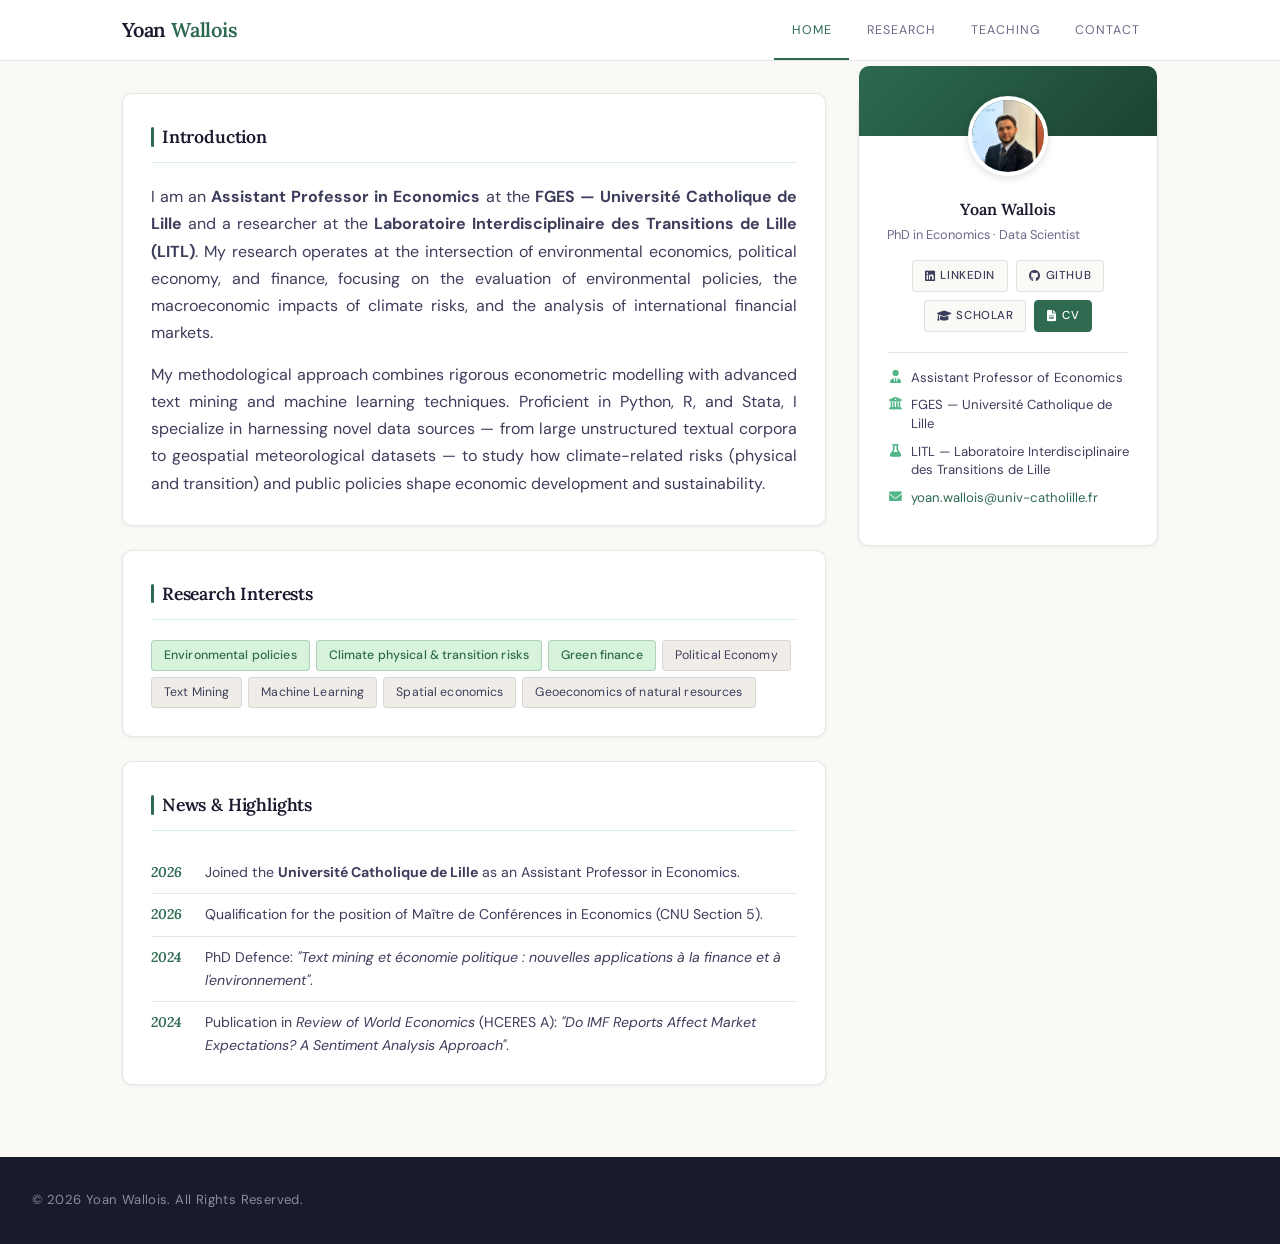
==== index.html @ 5c9fecc1 "links" ====
<!DOCTYPE html>
<html lang="en">
<head>
    <meta charset="UTF-8">
    <meta name="viewport" content="width=device-width, initial-scale=1.0">
    <meta name="description" content="Yoan Wallois — Assistant Professor in Economics at Université Catholique de Lille. Research in environmental policy, climate risks, and text mining.">
    <title>Yoan Wallois - Academic Website</title>
    <link rel="stylesheet" href="style.css">
    <link rel="stylesheet" href="https://cdnjs.cloudflare.com/ajax/libs/font-awesome/6.0.0/css/all.min.css">
</head>
<body>

    <header>
        <div class="nav-container">
            <a href="index.html" class="logo">Yoan <span>Wallois</span></a>
            <button class="nav-toggle" aria-label="Toggle navigation" onclick="document.querySelector('nav').classList.toggle('open')">
                <i class="fas fa-bars"></i>
            </button>
            <nav>
                <ul>
                    <li><a href="index.html" class="active">Home</a></li>
                    <li><a href="research.html">Research</a></li>
                    <li><a href="teaching.html">Teaching</a></li>
                    <li><a href="contact.html">Contact</a></li>
                </ul>
            </nav>
        </div>
    </header>

    <div class="container">

        <!-- Main Content -->
        <main class="content">

            <section class="card">
                <h2>Introduction</h2>
                <p>I am an <strong>Assistant Professor in Economics</strong> at the <strong>FGES — Université Catholique de Lille</strong> and a researcher at the <strong>Laboratoire Interdisciplinaire des Transitions de Lille (LITL)</strong>. My research operates at the intersection of environmental economics, political economy, and finance, focusing on the evaluation of environmental policies, the macroeconomic impacts of climate risks, and the analysis of international financial markets.</p>
                <p>My methodological approach combines rigorous econometric modelling with advanced text mining and machine learning techniques. Proficient in Python, R, and Stata, I specialize in harnessing novel data sources — from large unstructured textual corpora to geospatial meteorological datasets — to study how climate-related risks (physical and transition) and public policies shape economic development and sustainability.</p>
            </section>

            <section class="card">
                <h2>Research Interests</h2>
                <div class="tag-container">
                    <span class="tag primary">Environmental policies</span>
                    <span class="tag primary">Climate physical &amp; transition risks</span>
                    <span class="tag primary">Green finance</span>
                    <span class="tag">Political Economy</span>
                    <span class="tag">Text Mining</span>
                    <span class="tag">Machine Learning</span>
                    <span class="tag">Spatial economics</span>
                    <span class="tag">Geoeconomics of natural resources</span>
                </div>
            </section>

            <section class="card">
                <h2>News &amp; Highlights</h2>
                <ul class="news-list">
                    <li>
                        <span class="news-year">2026</span>
                        <span>Joined the <strong>Université Catholique de Lille</strong> as an Assistant Professor in Economics.</span>
                    </li>
                    <li>
                        <span class="news-year">2026</span>
                        <span>Qualification for the position of Maître de Conférences in Economics (CNU Section 5).</span>
                    </li>
                    <li>
                        <span class="news-year">2024</span>
                        <span>PhD Defence: <em>"Text mining et économie politique : nouvelles applications à la finance et à l'environnement"</em>.</span>
                    </li>
                    <li>
                        <span class="news-year">2024</span>
                        <span>Publication in <em>Review of World Economics</em> (HCERES A): <em>"Do IMF Reports Affect Market Expectations? A Sentiment Analysis Approach"</em>.</span>
                    </li>
                </ul>
            </section>

        </main>

        <!-- Sidebar -->
        <aside class="sidebar">

            <div class="card">
                <!-- Green banner -->
                <div class="profile-banner"></div>

                <!-- Replace CVpic.jpg with your actual photo; if no photo, remove the <img> and use the initials div below -->
                <img src="CVpic.jpg" alt="Yoan Wallois" class="profile-img"
                     onerror="this.style.display='none'; document.getElementById('profile-initials').style.display='flex';">
                <div class="profile-initials" id="profile-initials" style="display:none;">YW</div>

                <h3 style="font-family: var(--serif); font-size: 1rem; color: var(--ink); margin-bottom: 2px;">Yoan Wallois</h3>
                <p style="font-size: 0.8rem; color: var(--ink-3); line-height: 1.5;">PhD in Economics · Data Scientist</p>

                <!-- Social / CV links -->
                <div class="social-links">
                    <a href="https://www.linkedin.com/in/yoan-wallois-b1139720a" target="_blank" rel="noopener">
                        <i class="fab fa-linkedin"></i> LinkedIn
                    </a>
                    <a href="https://github.com/Yoan-Wallois" target="_blank" rel="noopener">
                        <i class="fab fa-github"></i> GitHub
                    </a>
                    <a href="https://scholar.google.com/scholar?hl=fr&as_sdt=0%2C5&q=yoan+wallois&btnG=" target="_blank" rel="noopener">
                        <i class="fas fa-graduation-cap"></i> Scholar
                    </a>
                    <a href="CV_YW2025_French.pdf" class="primary" download>
                        <i class="fas fa-file-alt"></i> CV
                    </a>
                </div>

                <!-- Contact info -->
                <div class="contact-info">
                    <ul>
                        <li><i class="fas fa-user-tie"></i> Assistant Professor of Economics</li>
                        <li><i class="fas fa-university"></i> FGES — Université Catholique de Lille</li>
                        <li><i class="fas fa-flask"></i> LITL — Laboratoire Interdisciplinaire des Transitions de Lille</li>
                        <li>
                            <i class="fas fa-envelope"></i>
                            <a href="mailto:yoan.wallois@univ-catholille.fr">yoan.wallois@univ-catholille.fr</a>
                        </li>
                    </ul>
                </div>
            </div>
        </aside>
    </div>

    <footer>
        <p>&copy; 2026 Yoan Wallois. All Rights Reserved.</p>
    </footer>

</body>
</html>
---- style.css ----
/* ============================================================
   style.css — Yoan Wallois Academic Website
   Redesigned: Lora + DM Sans · Forest green · Warm off-white
   ============================================================ */

@import url('https://fonts.googleapis.com/css2?family=Lora:ital,wght@0,400;0,600;1,400&family=DM+Sans:opsz,wght@9..40,300;9..40,400;9..40,500&display=swap');

/* ── Variables ─────────────────────────────────────────────── */
:root {
    --ink:           #1a1a2e;
    --ink-2:         #3d3d5c;
    --ink-3:         #6b6b8a;
    --accent:        #2d6a4f;
    --accent-mid:    #52b788;
    --accent-light:  #d8f3dc;
    --accent-hover:  #1b4332;
    --paper:         #faf9f6;
    --paper-2:       #f0ede8;
    --white:         #ffffff;
    --border:        rgba(26, 26, 46, 0.1);
    --border-strong: rgba(26, 26, 46, 0.2);
    --serif:         'Lora', Georgia, 'Times New Roman', serif;
    --sans:          'DM Sans', 'Helvetica Neue', Arial, sans-serif;
    --radius:        4px;
    --radius-lg:     10px;
    --shadow:        0 1px 4px rgba(26,26,46,0.06);
}

/* ── Reset ─────────────────────────────────────────────────── */
*, *::before, *::after { box-sizing: border-box; margin: 0; padding: 0; }

/* ── Base ──────────────────────────────────────────────────── */
html { scroll-behavior: smooth; }

body {
    font-family: var(--sans);
    font-size: 1rem;
    line-height: 1.7;
    color: var(--ink-2);
    background-color: var(--paper);
    -webkit-font-smoothing: antialiased;
}

p { margin-bottom: 0.9rem; text-align: justify; }
p:last-child { margin-bottom: 0; }

a { color: var(--accent); text-decoration: none; transition: color 0.2s; }
a:hover { color: var(--accent-hover); }

ul { padding-left: 1.25rem; }
li { margin-bottom: 0.4rem; }

/* ── Header & Navigation ───────────────────────────────────── */
header {
    background-color: var(--white);
    border-bottom: 1px solid var(--border);
    position: sticky;
    top: 0;
    z-index: 1000;
}

.nav-container {
    max-width: 1100px;
    margin: 0 auto;
    padding: 0 2rem;
    height: 60px;
    display: flex;
    justify-content: space-between;
    align-items: center;
}

.logo {
    font-family: var(--serif);
    font-size: 1.25rem;
    font-weight: 600;
    color: var(--ink);
    text-decoration: none;
    letter-spacing: -0.01em;
}

.logo span { color: var(--accent); }

nav ul {
    display: flex;
    list-style: none;
    gap: 0;
    padding: 0;
}

nav ul li { margin: 0; }

nav ul li a {
    display: inline-block;
    padding: 0 1.1rem;
    height: 60px;
    line-height: 60px;
    font-size: 0.78rem;
    font-weight: 400;
    letter-spacing: 0.08em;
    text-transform: uppercase;
    color: var(--ink-3);
    text-decoration: none;
    border-bottom: 2px solid transparent;
    transition: color 0.2s, border-color 0.2s;
}

nav ul li a:hover,
nav ul li a.active {
    color: var(--accent);
    border-bottom-color: var(--accent);
}

/* Mobile nav toggle */
.nav-toggle {
    display: none;
    background: none;
    border: none;
    cursor: pointer;
    padding: 4px;
    color: var(--ink);
    font-size: 1.2rem;
}

@media (max-width: 680px) {
    .nav-toggle { display: block; }

    nav {
        display: none;
        position: absolute;
        top: 60px;
        left: 0;
        right: 0;
        background: var(--white);
        border-bottom: 1px solid var(--border);
        z-index: 999;
    }

    nav.open { display: block; }

    nav ul { flex-direction: column; gap: 0; }

    nav ul li a {
        display: block;
        height: auto;
        line-height: 1;
        padding: 0.85rem 2rem;
        border-bottom: 1px solid var(--border);
        border-left: none;
    }

    nav ul li a.active {
        border-bottom: 1px solid var(--border);
        border-left: 3px solid var(--accent);
        color: var(--accent);
    }
}

/* ── Layout ────────────────────────────────────────────────── */
.container {
    max-width: 1100px;
    margin: 2rem auto;
    padding: 0 2rem;
    display: grid;
    grid-template-columns: 1fr 300px;
    gap: 2rem;
    align-items: start;
}

@media (max-width: 768px) {
    .container { grid-template-columns: 1fr; }
}

/* ── Cards ─────────────────────────────────────────────────── */
.card {
    background: var(--white);
    border: 1px solid var(--border);
    border-radius: var(--radius-lg);
    padding: 1.75rem;
    margin-bottom: 1.5rem;
    box-shadow: var(--shadow);
}

.card h2 {
    font-family: var(--serif);
    font-size: 1.1rem;
    font-weight: 600;
    color: var(--ink);
    padding-bottom: 0.65rem;
    margin-bottom: 1.25rem;
    border-bottom: 1.5px solid var(--accent-light);
    display: flex;
    align-items: center;
    gap: 0.5rem;
    letter-spacing: -0.01em;
}

/* Green left-rule before every h2 */
.card h2::before {
    content: '';
    display: inline-block;
    width: 3px;
    height: 1.1em;
    background: var(--accent);
    border-radius: 2px;
    flex-shrink: 0;
}

.card h3 {
    font-family: var(--serif);
    font-size: 0.95rem;
    font-weight: 600;
    color: var(--ink);
    margin-top: 1.25rem;
    margin-bottom: 0.4rem;
}

/* ── Sidebar ───────────────────────────────────────────────── */
.sidebar {
    position: sticky;
    top: 80px;
    height: fit-content;
}

/* Profile card banner */
.profile-banner {
    height: 70px;
    background: linear-gradient(135deg, var(--accent) 0%, var(--accent-hover) 100%);
    border-radius: var(--radius-lg) var(--radius-lg) 0 0;
    margin: -1.75rem -1.75rem 0;
}

.profile-img {
    width: 80px;
    height: 80px;
    border-radius: 50%;
    object-fit: cover;
    display: block;
    margin: -40px auto 0.75rem;
    border: 4px solid var(--white);
    box-shadow: 0 2px 8px rgba(26,26,46,0.15);
    position: relative;
    z-index: 1;
}

/* Initials fallback (shown when no photo) */
.profile-initials {
    width: 80px;
    height: 80px;
    border-radius: 50%;
    background: var(--paper-2);
    border: 4px solid var(--white);
    display: flex;
    align-items: center;
    justify-content: center;
    font-family: var(--serif);
    font-size: 1.3rem;
    font-weight: 600;
    color: var(--accent);
    margin: -40px auto 0.75rem;
    box-shadow: 0 2px 8px rgba(26,26,46,0.15);
    position: relative;
    z-index: 1;
}

.sidebar .card { text-align: center; padding-top: 0; }

.sidebar .card .contact-info {
    margin-top: 1.25rem;
    text-align: left;
    border-top: 1px solid var(--border);
    padding-top: 1rem;
}

.contact-info ul { list-style: none; padding: 0; }

.contact-info ul li {
    margin-bottom: 0.6rem;
    display: flex;
    align-items: flex-start;
    font-size: 0.82rem;
    color: var(--ink-2);
    line-height: 1.4;
    gap: 0.5rem;
}

.contact-info i {
    color: var(--accent-mid);
    width: 16px;
    text-align: center;
    margin-top: 2px;
    flex-shrink: 0;
    font-size: 0.8rem;
}

/* Social icon links */
.social-links {
    display: flex;
    justify-content: center;
    gap: 0.5rem;
    margin-top: 1rem;
    flex-wrap: wrap;
}

.social-links a {
    display: inline-flex;
    align-items: center;
    gap: 5px;
    font-size: 0.72rem;
    font-weight: 500;
    letter-spacing: 0.05em;
    text-transform: uppercase;
    padding: 5px 12px;
    border-radius: var(--radius);
    border: 1px solid var(--border);
    background: var(--paper);
    color: var(--ink-2);
    text-decoration: none;
    transition: all 0.2s;
}

.social-links a:hover {
    border-color: var(--accent);
    color: var(--accent);
    background: var(--accent-light);
}

.social-links a.primary {
    background: var(--accent);
    color: var(--white);
    border-color: var(--accent);
}

.social-links a.primary:hover {
    background: var(--accent-hover);
    border-color: var(--accent-hover);
}

/* ── Stats mini-panel ──────────────────────────────────────── */
.stats-grid {
    display: grid;
    grid-template-columns: 1fr 1fr;
    gap: 0;
    border: 1px solid var(--border);
    border-radius: var(--radius-lg);
    overflow: hidden;
    margin-bottom: 1.5rem;
    box-shadow: var(--shadow);
}

.stat-item {
    text-align: center;
    padding: 1rem 0.5rem;
    background: var(--white);
    border-right: 1px solid var(--border);
    border-bottom: 1px solid var(--border);
}

.stat-item:nth-child(2n) { border-right: none; }
.stat-item:nth-last-child(-n+2) { border-bottom: none; }

.stat-number {
    font-family: var(--serif);
    font-size: 1.5rem;
    font-weight: 600;
    color: var(--accent);
    line-height: 1;
    margin-bottom: 4px;
}

.stat-label {
    font-size: 0.68rem;
    color: var(--ink-3);
    letter-spacing: 0.06em;
    text-transform: uppercase;
}

/* ── Tags ──────────────────────────────────────────────────── */
.tag-container {
    display: flex;
    flex-wrap: wrap;
    gap: 6px;
    margin-top: 0.75rem;
}

.tag {
    font-size: 0.77rem;
    font-weight: 400;
    padding: 4px 12px;
    border-radius: var(--radius);
    background: var(--paper-2);
    color: var(--ink-2);
    border: 1px solid var(--border);
    letter-spacing: 0.01em;
}

.tag.primary {
    background: var(--accent-light);
    color: var(--accent);
    border-color: rgba(45, 106, 79, 0.25);
    font-weight: 500;
}

/* ── News list ─────────────────────────────────────────────── */
.news-list { list-style: none; padding: 0; }

.news-list li {
    padding: 0.6rem 0;
    border-bottom: 1px solid var(--border);
    font-size: 0.88rem;
    color: var(--ink-2);
    line-height: 1.6;
    display: flex;
    gap: 0.6rem;
    margin: 0;
}

.news-list li:last-child { border-bottom: none; padding-bottom: 0; }

.news-year {
    font-family: var(--serif);
    font-style: italic;
    color: var(--accent);
    font-weight: 600;
    flex-shrink: 0;
    min-width: 2.8rem;
}

/* ── Publications ──────────────────────────────────────────── */
.pub-item {
    margin-bottom: 1.5rem;
    padding: 1.1rem 1.1rem 1.1rem 1.25rem;
    border-left: 3px solid var(--accent-light);
    background: var(--paper);
    border-radius: 0 var(--radius) var(--radius) 0;
    transition: border-color 0.2s;
}

.pub-item:hover { border-left-color: var(--accent); }

.pub-status {
    display: inline-block;
    font-size: 0.7rem;
    font-weight: 500;
    letter-spacing: 0.06em;
    text-transform: uppercase;
    padding: 2px 8px;
    border-radius: var(--radius);
    margin-bottom: 6px;
}

.pub-status.published { background: var(--accent-light); color: var(--accent); }
.pub-status.submitted { background: #fff3cd; color: #856404; }
.pub-status.working   { background: var(--paper-2); color: var(--ink-3); }

.pub-title {
    font-family: var(--serif);
    font-weight: 600;
    font-size: 0.95rem;
    color: var(--ink);
    display: block;
    margin-bottom: 4px;
    line-height: 1.5;
}

.pub-authors {
    font-style: italic;
    font-size: 0.83rem;
    color: var(--ink-3);
    display: block;
    margin-bottom: 2px;
}

.pub-journal {
    color: var(--ink-3);
    font-size: 0.83rem;
    display: block;
    margin-bottom: 6px;
}

.pub-abstract {
    font-size: 0.83rem;
    color: var(--ink-2);
    line-height: 1.6;
    margin: 0;
}

.pub-links { display: flex; gap: 6px; margin-top: 8px; flex-wrap: wrap; }

.pub-link {
    font-size: 0.72rem;
    font-weight: 500;
    letter-spacing: 0.04em;
    text-transform: uppercase;
    padding: 3px 10px;
    border-radius: var(--radius);
    border: 1px solid var(--border);
    color: var(--ink-2);
    background: var(--white);
    text-decoration: none;
    transition: all 0.15s;
}

.pub-link:hover {
    border-color: var(--accent);
    color: var(--accent);
}

.pub-link.doi {
    background: var(--accent-light);
    color: var(--accent);
    border-color: rgba(45,106,79,0.25);
}

/* ── Teaching table ────────────────────────────────────────── */
.teaching-table {
    width: 100%;
    border-collapse: collapse;
    margin-top: 1rem;
    font-size: 0.85rem;
}

.teaching-table th {
    background: var(--paper-2);
    color: var(--ink);
    font-weight: 500;
    font-size: 0.78rem;
    letter-spacing: 0.04em;
    text-transform: uppercase;
    padding: 0.65rem 0.75rem;
    text-align: left;
    border-bottom: 1.5px solid var(--border-strong);
}

.teaching-table td {
    padding: 0.65rem 0.75rem;
    border-bottom: 1px solid var(--border);
    color: var(--ink-2);
    vertical-align: top;
}

.teaching-table tr:last-child td { border-bottom: none; }
.teaching-table tr:hover td { background: var(--paper); }

/* ── Footer ────────────────────────────────────────────────── */
footer {
    background-color: var(--ink);
    color: rgba(255,255,255,0.5);
    text-align: center;
    padding: 2rem;
    margin-top: 3rem;
    font-size: 0.82rem;
    letter-spacing: 0.03em;
}
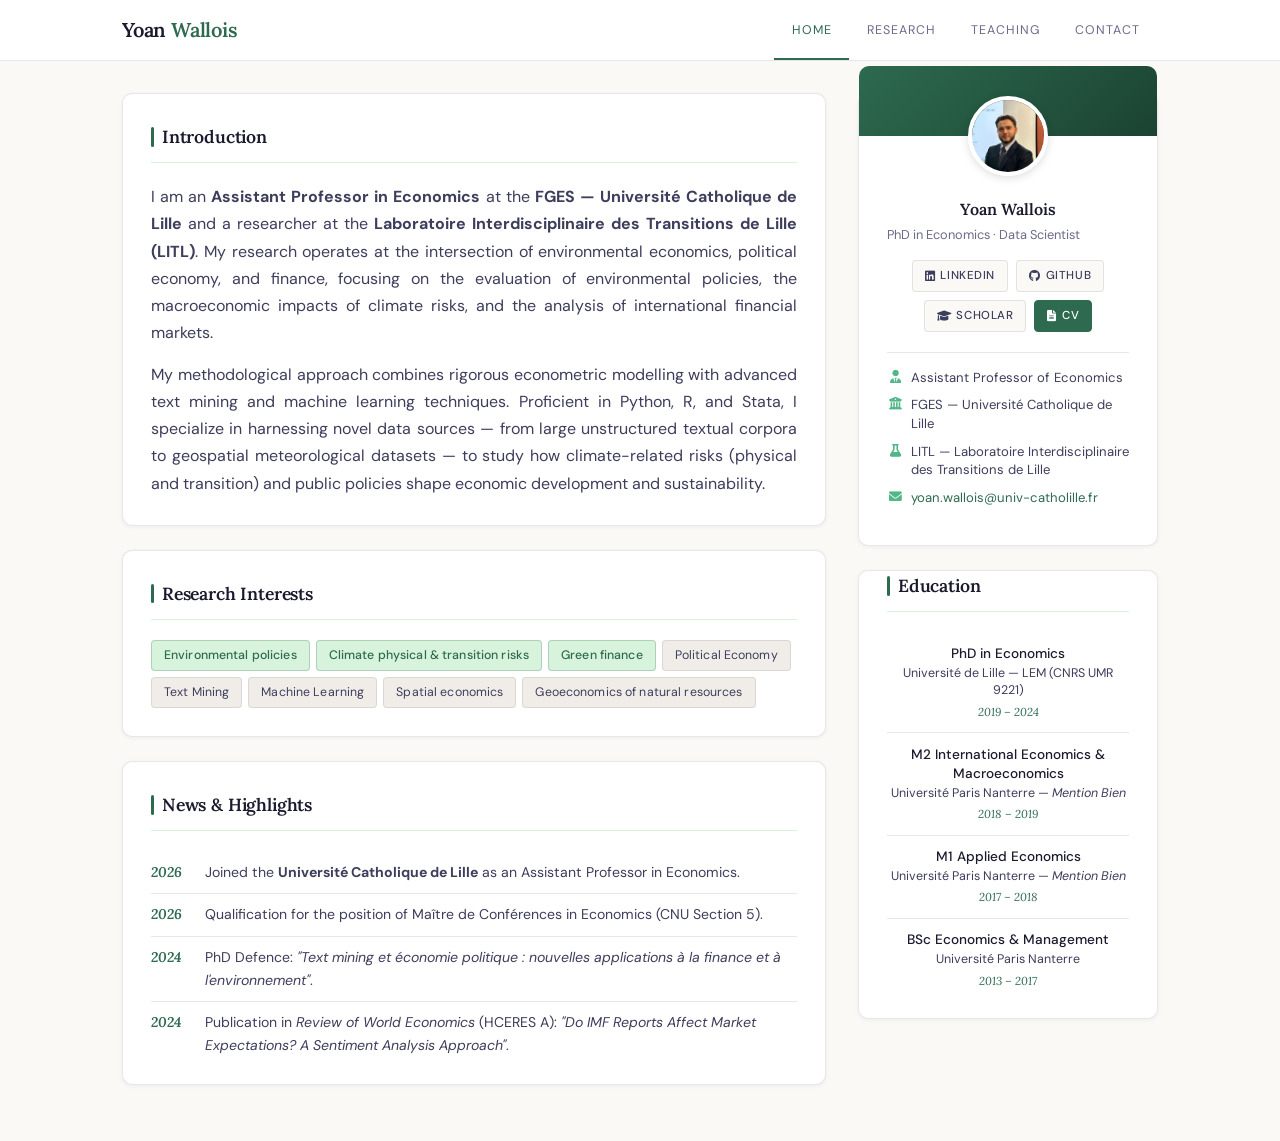
==== commit 2eb53883: "edit main page" ====
--- a/index.html
+++ b/index.html
@@ -78,35 +78,35 @@
 
         <!-- Sidebar -->
         <aside class="sidebar">
-
+ 
             <div class="card">
                 <!-- Green banner -->
                 <div class="profile-banner"></div>
-
+ 
                 <!-- Replace CVpic.jpg with your actual photo; if no photo, remove the <img> and use the initials div below -->
                 <img src="CVpic.jpg" alt="Yoan Wallois" class="profile-img"
                      onerror="this.style.display='none'; document.getElementById('profile-initials').style.display='flex';">
                 <div class="profile-initials" id="profile-initials" style="display:none;">YW</div>
-
+ 
                 <h3 style="font-family: var(--serif); font-size: 1rem; color: var(--ink); margin-bottom: 2px;">Yoan Wallois</h3>
                 <p style="font-size: 0.8rem; color: var(--ink-3); line-height: 1.5;">PhD in Economics · Data Scientist</p>
-
+ 
                 <!-- Social / CV links -->
                 <div class="social-links">
-                    <a href="https://www.linkedin.com/in/yoan-wallois-b1139720a" target="_blank" rel="noopener">
+                    <a href="https://www.linkedin.com/in/yoanwallois" target="_blank" rel="noopener">
                         <i class="fab fa-linkedin"></i> LinkedIn
                     </a>
-                    <a href="https://github.com/Yoan-Wallois" target="_blank" rel="noopener">
+                    <a href="https://github.com/yoanwallois" target="_blank" rel="noopener">
                         <i class="fab fa-github"></i> GitHub
                     </a>
-                    <a href="https://scholar.google.com/scholar?hl=fr&as_sdt=0%2C5&q=yoan+wallois&btnG=" target="_blank" rel="noopener">
+                    <a href="https://scholar.google.com" target="_blank" rel="noopener">
                         <i class="fas fa-graduation-cap"></i> Scholar
                     </a>
                     <a href="CV_YW2025_French.pdf" class="primary" download>
                         <i class="fas fa-file-alt"></i> CV
                     </a>
                 </div>
-
+ 
                 <!-- Contact info -->
                 <div class="contact-info">
                     <ul>
@@ -120,12 +120,36 @@
                     </ul>
                 </div>
             </div>
+ 
+            <!-- Education panel -->
+            <div class="card">
+                <h2>Education</h2>
+                <div class="edu-list">
+                    <div class="edu-item">
+                        <div class="edu-degree">PhD in Economics</div>
+                        <div class="edu-institution">Université de Lille — LEM (CNRS UMR 9221)</div>
+                        <div class="edu-year">2019 – 2024</div>
+                    </div>
+                    <div class="edu-item">
+                        <div class="edu-degree">M2 International Economics &amp; Macroeconomics</div>
+                        <div class="edu-institution">Université Paris Nanterre — <em>Mention Bien</em></div>
+                        <div class="edu-year">2018 – 2019</div>
+                    </div>
+                    <div class="edu-item">
+                        <div class="edu-degree">M1 Applied Economics</div>
+                        <div class="edu-institution">Université Paris Nanterre — <em>Mention Bien</em></div>
+                        <div class="edu-year">2017 – 2018</div>
+                    </div>
+                    <div class="edu-item">
+                        <div class="edu-degree">BSc Economics &amp; Management</div>
+                        <div class="edu-institution">Université Paris Nanterre</div>
+                        <div class="edu-year">2013 – 2017</div>
+                    </div>
+                </div>
+            </div>
+ 
         </aside>
     </div>
-
-    <footer>
-        <p>&copy; 2026 Yoan Wallois. All Rights Reserved.</p>
-    </footer>
-
+ 
 </body>
 </html>
--- a/style.css
+++ b/style.css
@@ -511,7 +511,39 @@
     border-color: rgba(45,106,79,0.25);
 }
 
-/* ── Teaching table ────────────────────────────────────────── */
+/* ── Education list ────────────────────────────────────────── */
+.edu-list { display: flex; flex-direction: column; gap: 0; }
+
+.edu-item {
+    padding: 0.7rem 0;
+    border-bottom: 1px solid var(--border);
+}
+
+.edu-item:last-child { border-bottom: none; padding-bottom: 0; }
+
+.edu-degree {
+    font-size: 0.85rem;
+    font-weight: 500;
+    color: var(--ink);
+    line-height: 1.4;
+    margin-bottom: 2px;
+}
+
+.edu-institution {
+    font-size: 0.78rem;
+    color: var(--ink-2);
+    line-height: 1.4;
+}
+
+.edu-year {
+    font-size: 0.72rem;
+    color: var(--accent);
+    font-family: var(--serif);
+    font-style: italic;
+    margin-top: 2px;
+}
+
+
 .teaching-table {
     width: 100%;
     border-collapse: collapse;
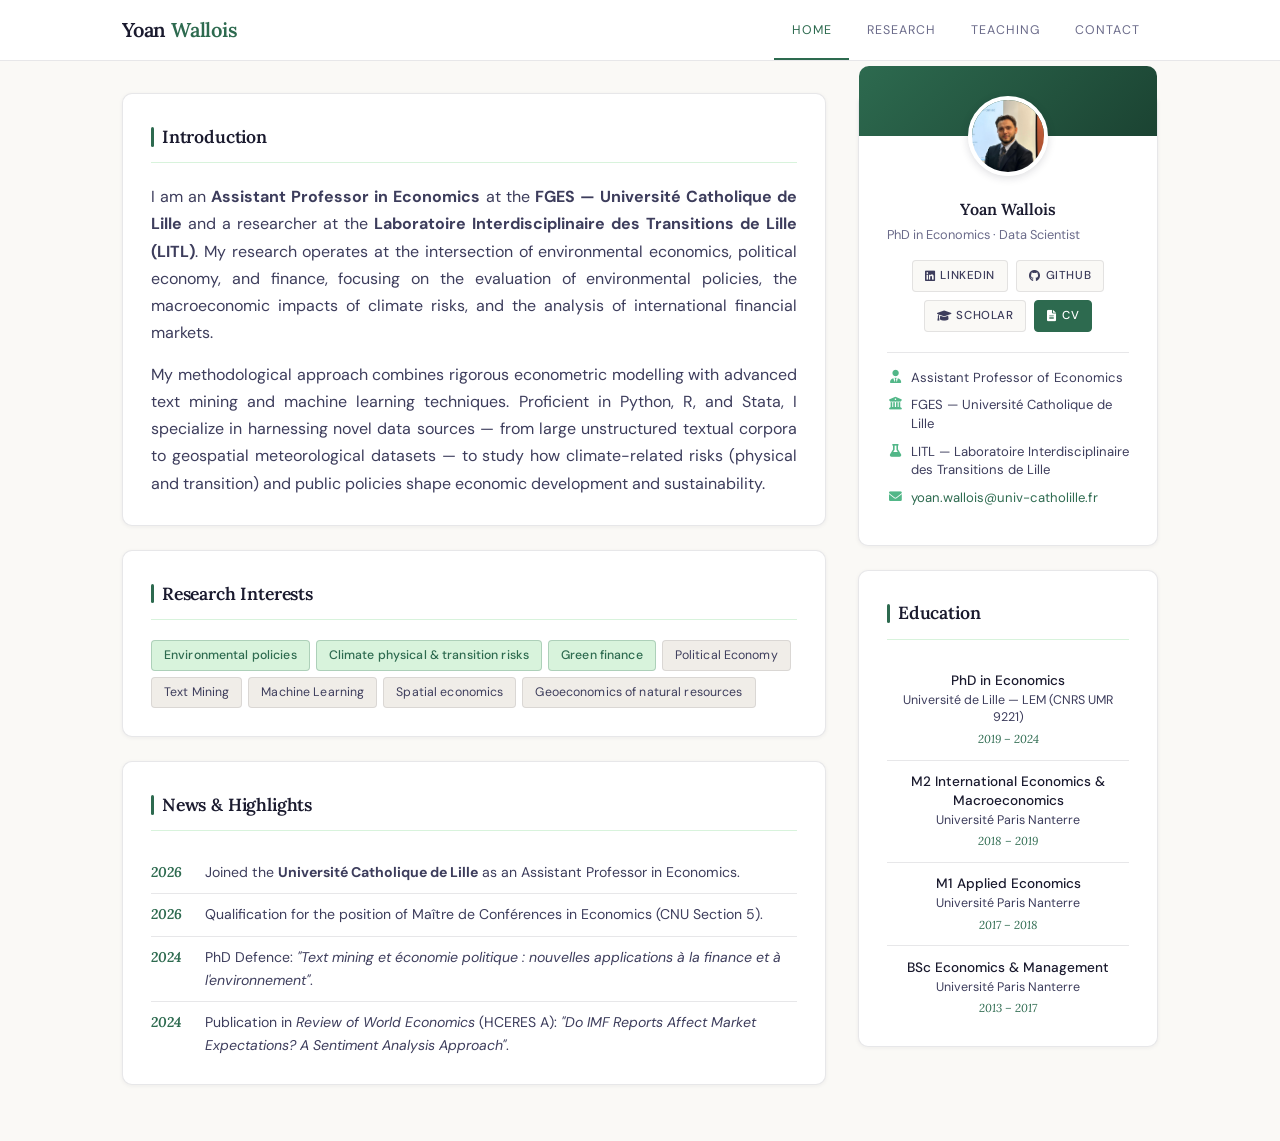
==== commit c2d0d1c3: "edit educ" ====
--- a/index.html
+++ b/index.html
@@ -123,6 +123,7 @@
  
             <!-- Education panel -->
             <div class="card">
+                <br>
                 <h2>Education</h2>
                 <div class="edu-list">
                     <div class="edu-item">
@@ -132,12 +133,12 @@
                     </div>
                     <div class="edu-item">
                         <div class="edu-degree">M2 International Economics &amp; Macroeconomics</div>
-                        <div class="edu-institution">Université Paris Nanterre — <em>Mention Bien</em></div>
+                        <div class="edu-institution">Université Paris Nanterre</div>
                         <div class="edu-year">2018 – 2019</div>
                     </div>
                     <div class="edu-item">
                         <div class="edu-degree">M1 Applied Economics</div>
-                        <div class="edu-institution">Université Paris Nanterre — <em>Mention Bien</em></div>
+                        <div class="edu-institution">Université Paris Nanterre</div>
                         <div class="edu-year">2017 – 2018</div>
                     </div>
                     <div class="edu-item">
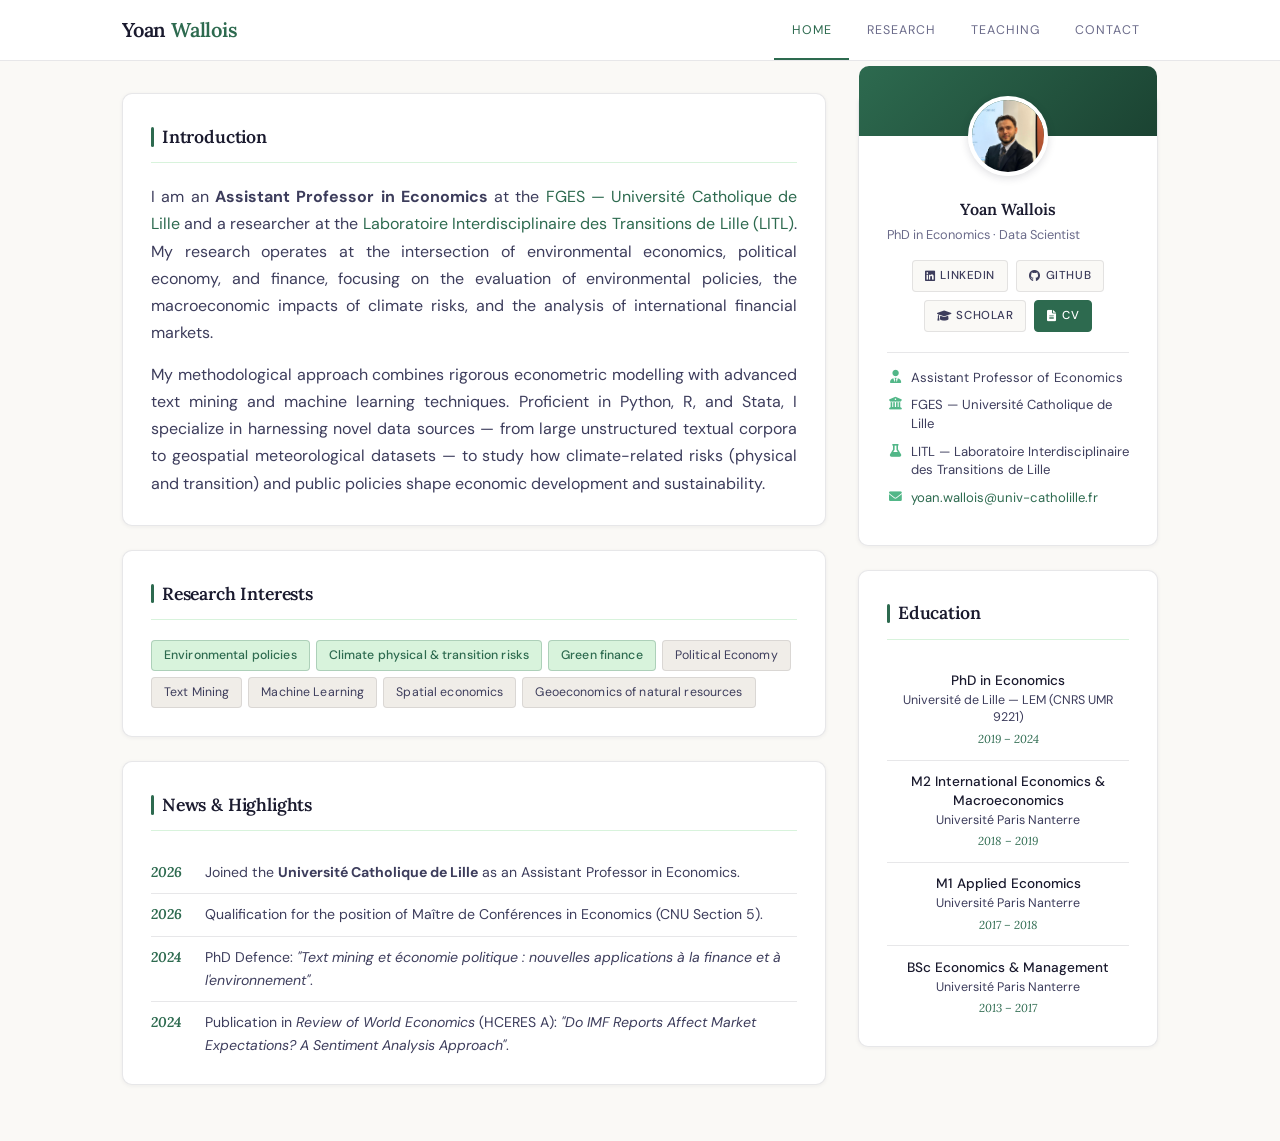
==== commit 446bef37: "href" ====
--- a/index.html
+++ b/index.html
@@ -34,7 +34,7 @@
 
             <section class="card">
                 <h2>Introduction</h2>
-                <p>I am an <strong>Assistant Professor in Economics</strong> at the <strong>FGES — Université Catholique de Lille</strong> and a researcher at the <strong>Laboratoire Interdisciplinaire des Transitions de Lille (LITL)</strong>. My research operates at the intersection of environmental economics, political economy, and finance, focusing on the evaluation of environmental policies, the macroeconomic impacts of climate risks, and the analysis of international financial markets.</p>
+                <p>I am an <strong>Assistant Professor in Economics</strong> at the <a href="https://www.fges.fr">FGES — Université Catholique de Lille</a> and a researcher at the <a href="https://litl-lab.fr">Laboratoire Interdisciplinaire des Transitions de Lille (LITL)</a>. My research operates at the intersection of environmental economics, political economy, and finance, focusing on the evaluation of environmental policies, the macroeconomic impacts of climate risks, and the analysis of international financial markets.</p>
                 <p>My methodological approach combines rigorous econometric modelling with advanced text mining and machine learning techniques. Proficient in Python, R, and Stata, I specialize in harnessing novel data sources — from large unstructured textual corpora to geospatial meteorological datasets — to study how climate-related risks (physical and transition) and public policies shape economic development and sustainability.</p>
             </section>
 
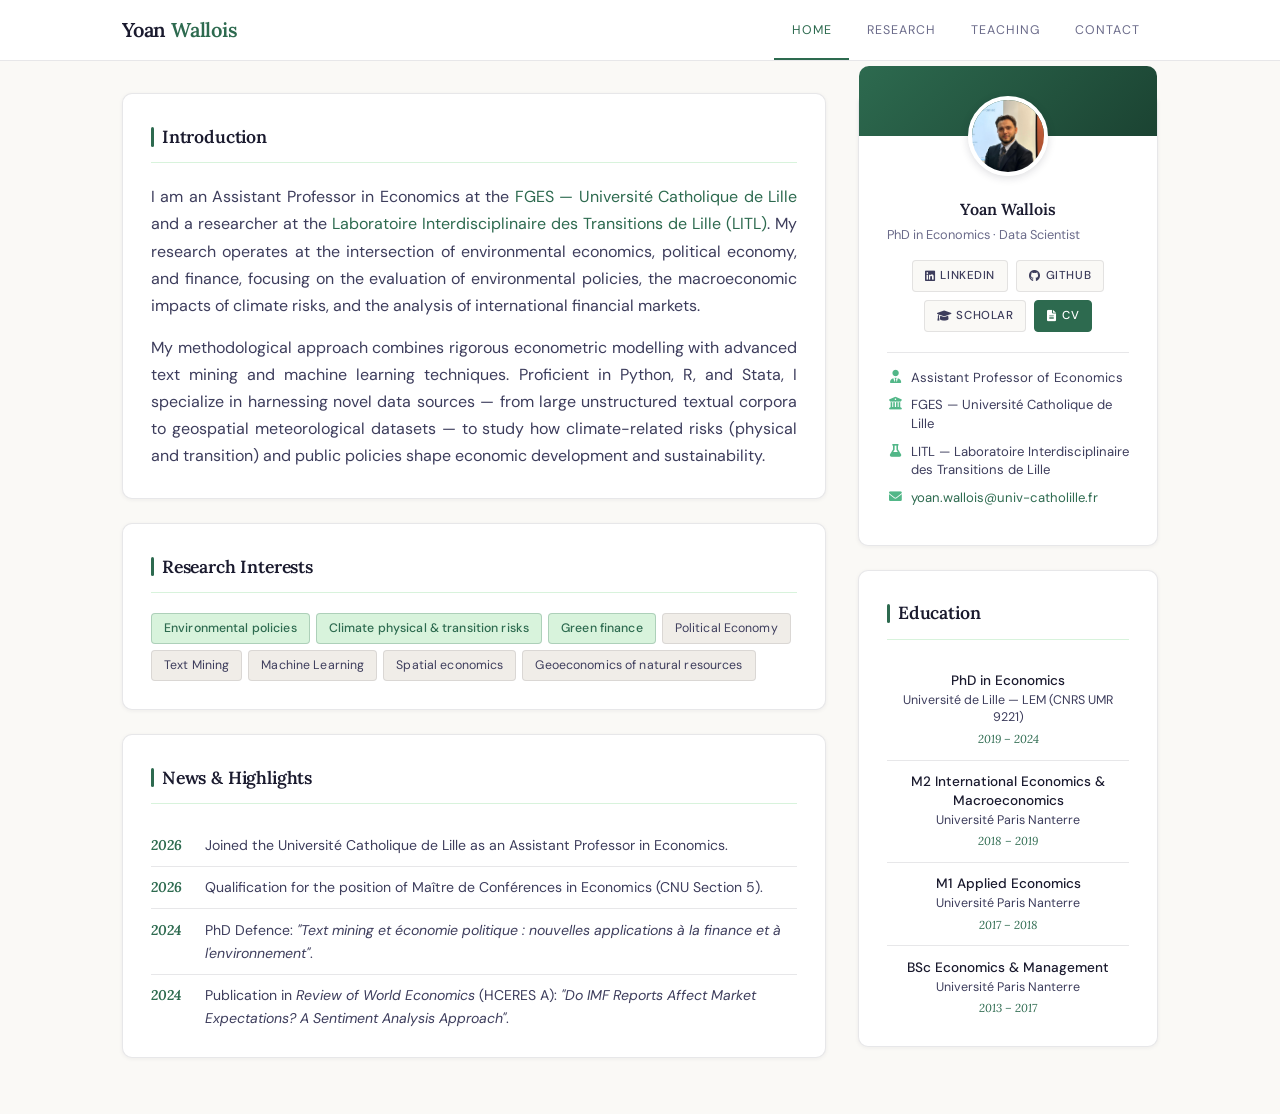
==== commit 8f1710a6: "index debloding" ====
--- a/index.html
+++ b/index.html
@@ -34,7 +34,7 @@
 
             <section class="card">
                 <h2>Introduction</h2>
-                <p>I am an <strong>Assistant Professor in Economics</strong> at the <a href="https://www.fges.fr">FGES — Université Catholique de Lille</a> and a researcher at the <a href="https://litl-lab.fr">Laboratoire Interdisciplinaire des Transitions de Lille (LITL)</a>. My research operates at the intersection of environmental economics, political economy, and finance, focusing on the evaluation of environmental policies, the macroeconomic impacts of climate risks, and the analysis of international financial markets.</p>
+                <p>I am an Assistant Professor in Economics at the <a href="https://www.fges.fr">FGES — Université Catholique de Lille</a> and a researcher at the <a href="https://litl-lab.fr">Laboratoire Interdisciplinaire des Transitions de Lille (LITL)</a>. My research operates at the intersection of environmental economics, political economy, and finance, focusing on the evaluation of environmental policies, the macroeconomic impacts of climate risks, and the analysis of international financial markets.</p>
                 <p>My methodological approach combines rigorous econometric modelling with advanced text mining and machine learning techniques. Proficient in Python, R, and Stata, I specialize in harnessing novel data sources — from large unstructured textual corpora to geospatial meteorological datasets — to study how climate-related risks (physical and transition) and public policies shape economic development and sustainability.</p>
             </section>
 
@@ -57,7 +57,7 @@
                 <ul class="news-list">
                     <li>
                         <span class="news-year">2026</span>
-                        <span>Joined the <strong>Université Catholique de Lille</strong> as an Assistant Professor in Economics.</span>
+                        <span>Joined the Université Catholique de Lille as an Assistant Professor in Economics.</span>
                     </li>
                     <li>
                         <span class="news-year">2026</span>
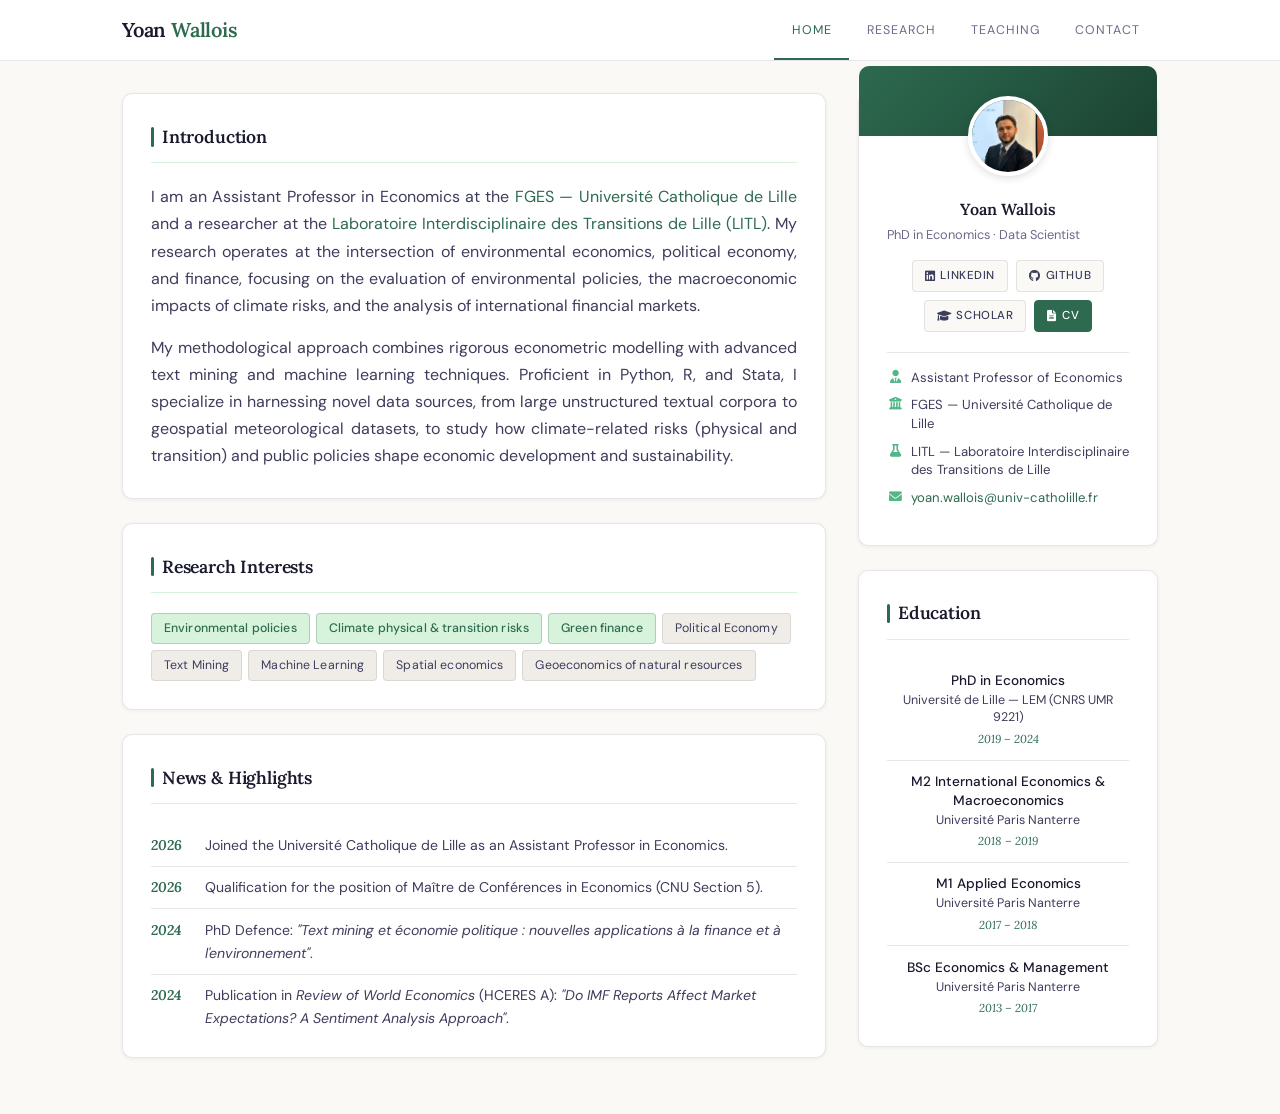
==== commit c967f6ad: "edit 2" ====
--- a/index.html
+++ b/index.html
@@ -35,7 +35,7 @@
             <section class="card">
                 <h2>Introduction</h2>
                 <p>I am an Assistant Professor in Economics at the <a href="https://www.fges.fr">FGES — Université Catholique de Lille</a> and a researcher at the <a href="https://litl-lab.fr">Laboratoire Interdisciplinaire des Transitions de Lille (LITL)</a>. My research operates at the intersection of environmental economics, political economy, and finance, focusing on the evaluation of environmental policies, the macroeconomic impacts of climate risks, and the analysis of international financial markets.</p>
-                <p>My methodological approach combines rigorous econometric modelling with advanced text mining and machine learning techniques. Proficient in Python, R, and Stata, I specialize in harnessing novel data sources — from large unstructured textual corpora to geospatial meteorological datasets — to study how climate-related risks (physical and transition) and public policies shape economic development and sustainability.</p>
+                <p>My methodological approach combines rigorous econometric modelling with advanced text mining and machine learning techniques. Proficient in Python, R, and Stata, I specialize in harnessing novel data sources, from large unstructured textual corpora to geospatial meteorological datasets, to study how climate-related risks (physical and transition) and public policies shape economic development and sustainability.</p>
             </section>
 
             <section class="card">
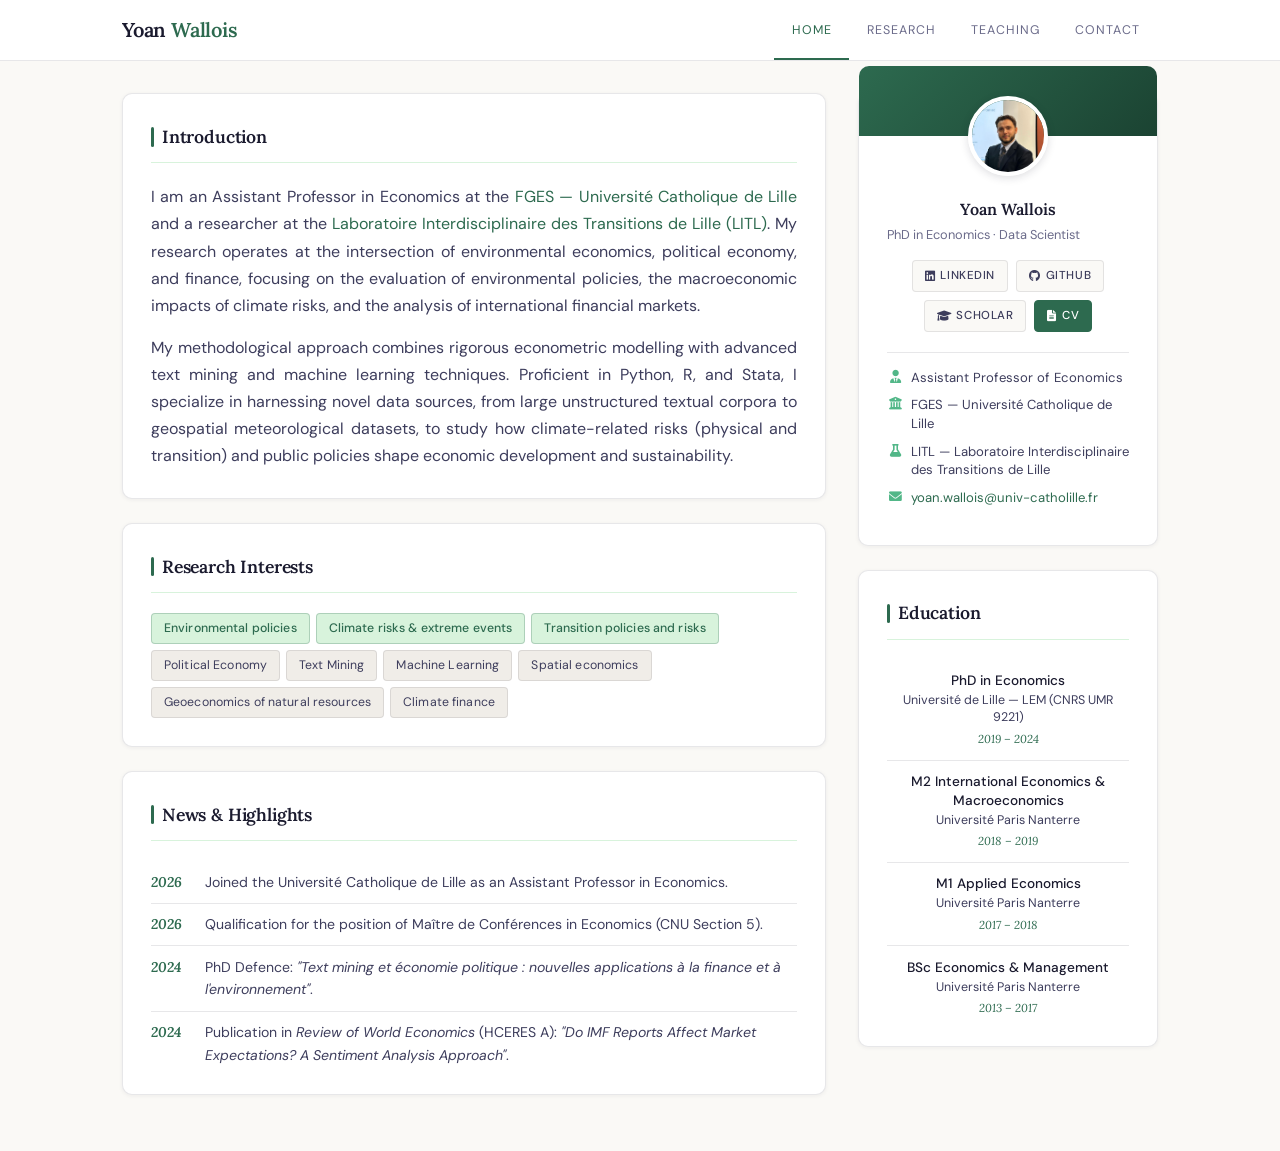
==== commit 06837a80: "research tops" ====
--- a/index.html
+++ b/index.html
@@ -42,13 +42,14 @@
                 <h2>Research Interests</h2>
                 <div class="tag-container">
                     <span class="tag primary">Environmental policies</span>
-                    <span class="tag primary">Climate physical &amp; transition risks</span>
-                    <span class="tag primary">Green finance</span>
+                    <span class="tag primary">Climate risks &amp; extreme events</span>
+                    <span class="tag primary">Transition policies and risks</span>
                     <span class="tag">Political Economy</span>
                     <span class="tag">Text Mining</span>
                     <span class="tag">Machine Learning</span>
                     <span class="tag">Spatial economics</span>
                     <span class="tag">Geoeconomics of natural resources</span>
+                    <span class="tag">Climate finance</span>
                 </div>
             </section>
 
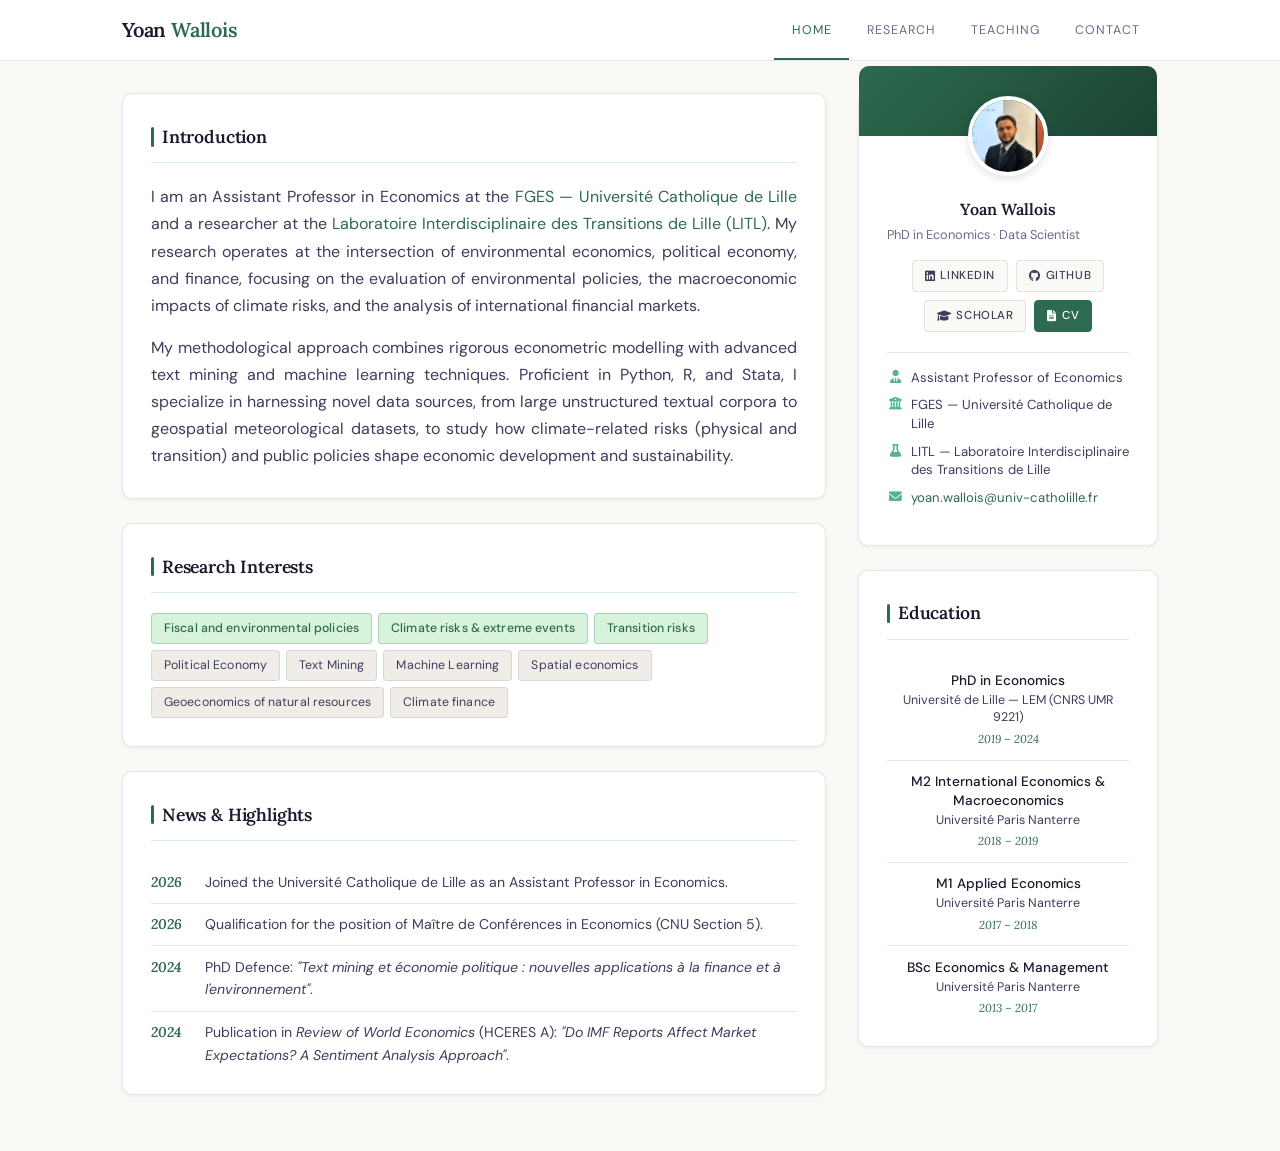
==== commit 7fb9bdc2: "interests" ====
--- a/index.html
+++ b/index.html
@@ -41,9 +41,9 @@
             <section class="card">
                 <h2>Research Interests</h2>
                 <div class="tag-container">
-                    <span class="tag primary">Environmental policies</span>
+                    <span class="tag primary">Fiscal and environmental policies</span>
                     <span class="tag primary">Climate risks &amp; extreme events</span>
-                    <span class="tag primary">Transition policies and risks</span>
+                    <span class="tag primary">Transition risks</span>
                     <span class="tag">Political Economy</span>
                     <span class="tag">Text Mining</span>
                     <span class="tag">Machine Learning</span>
